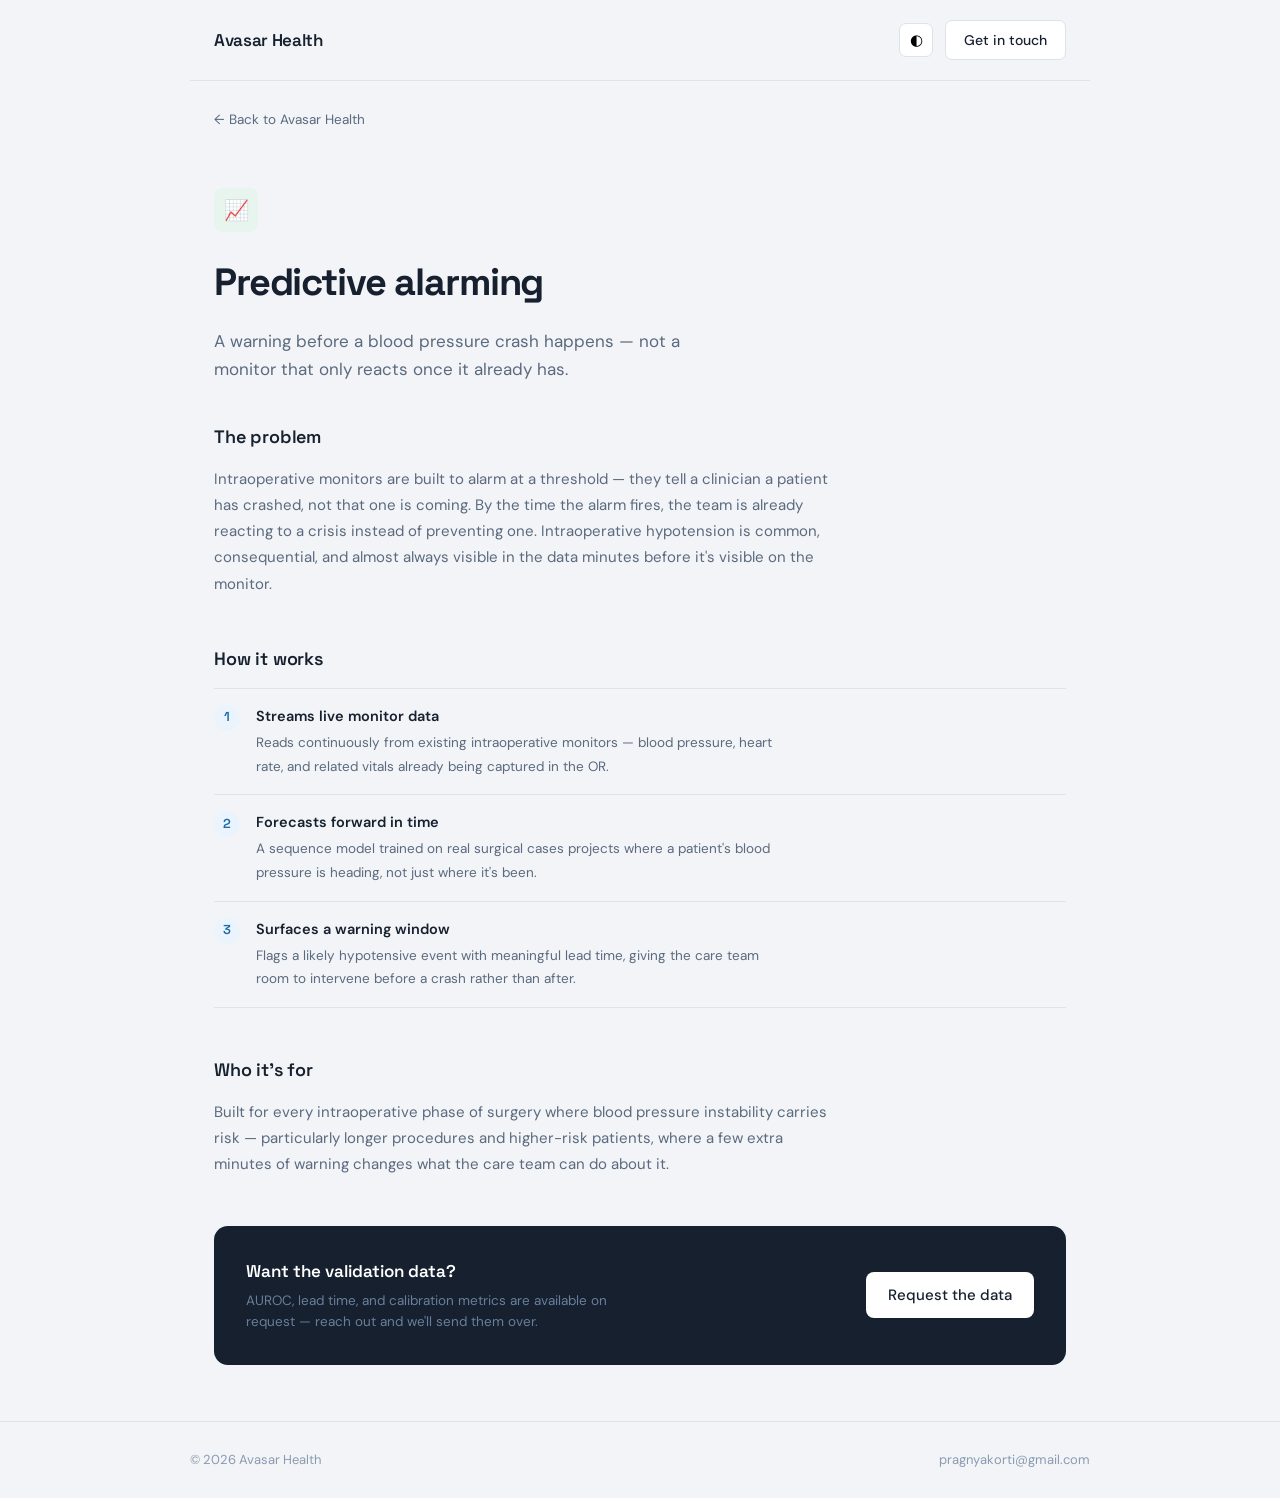
==== module-alarming.html @ 40361461 "Add files via upload" ====
<!DOCTYPE html>
<html lang="en">
<head>
<meta charset="UTF-8">
<meta name="viewport" content="width=device-width, initial-scale=1.0">
<title>Predictive Alarming — Avasar Health</title>
<link rel="preconnect" href="https://fonts.googleapis.com">
<link rel="stylesheet" href="https://fonts.googleapis.com/css2?family=Space+Grotesk:wght@400;500;600;700&family=DM+Sans:ital,opsz,wght@0,9..40,400;0,9..40,500;1,9..40,400&display=swap">
<link rel="stylesheet" href="style.css">
</head>
<body>

<nav>
  <a href="index.html" class="logo">Avasar Health</a>
  <div class="nav-right">
    <button class="theme-toggle" id="themeToggle" aria-label="Toggle dark mode">◐</button>
    <a href="mailto:pragnyakorti@gmail.com" class="nav-cta">Get in touch</a>
  </div>
</nav>

<div class="page-wrap">

  <a href="index.html" class="back-link" style="margin-top:28px; display:inline-flex;">← Back to Avasar Health</a>

  <section class="module-hero">
    <div class="module-icon-wrap icon-green">📈</div>
    <h1>Predictive alarming</h1>
    <p class="hero-sub">A warning before a blood pressure crash happens — not a monitor that only reacts once it already has.</p>
  </section>

  <section class="module-body-section">
    <h2>The problem</h2>
    <p>Intraoperative monitors are built to alarm at a threshold — they tell a clinician a patient has crashed, not that one is coming. By the time the alarm fires, the team is already reacting to a crisis instead of preventing one. Intraoperative hypotension is common, consequential, and almost always visible in the data minutes before it's visible on the monitor.</p>
  </section>

  <section class="module-body-section">
    <h2>How it works</h2>
    <div class="how-steps">
      <div class="how-step">
        <div class="how-step-num">1</div>
        <div class="how-step-text"><h4>Streams live monitor data</h4><p>Reads continuously from existing intraoperative monitors — blood pressure, heart rate, and related vitals already being captured in the OR.</p></div>
      </div>
      <div class="how-step">
        <div class="how-step-num">2</div>
        <div class="how-step-text"><h4>Forecasts forward in time</h4><p>A sequence model trained on real surgical cases projects where a patient's blood pressure is heading, not just where it's been.</p></div>
      </div>
      <div class="how-step">
        <div class="how-step-num">3</div>
        <div class="how-step-text"><h4>Surfaces a warning window</h4><p>Flags a likely hypotensive event with meaningful lead time, giving the care team room to intervene before a crash rather than after.</p></div>
      </div>
    </div>
  </section>

  <section class="module-body-section">
    <h2>Who it's for</h2>
    <p>Built for every intraoperative phase of surgery where blood pressure instability carries risk — particularly longer procedures and higher-risk patients, where a few extra minutes of warning changes what the care team can do about it.</p>
  </section>

  <div class="metrics-gate">
    <div class="metrics-gate-text">
      <h3>Want the validation data?</h3>
      <p>AUROC, lead time, and calibration metrics are available on request — reach out and we'll send them over.</p>
    </div>
    <a href="mailto:pragnyakorti@gmail.com?subject=Requesting validation data — Predictive Alarming" class="btn-primary">Request the data</a>
  </div>

</div>

<footer>
  <div class="footer-inner">
    <span class="footer-copy">© 2026 Avasar Health</span>
    <a href="mailto:pragnyakorti@gmail.com" class="footer-email">pragnyakorti@gmail.com</a>
  </div>
</footer>

<script>
const toggle = document.getElementById('themeToggle');
const root = document.documentElement;
toggle.addEventListener('click', () => {
  const current = root.getAttribute('data-theme');
  if (current === 'dark') { root.setAttribute('data-theme', 'light'); toggle.textContent = '◐'; }
  else { root.setAttribute('data-theme', 'dark'); toggle.textContent = '◑'; }
});
</script>
</body>
</html>
---- style.css ----
*, *::before, *::after { box-sizing: border-box; margin: 0; padding: 0; }
:root {
  --bg:#F2F4F7; --surface:#FFFFFF; --surface-dark:#16202E; --border:#DDE2EB;
  --fg:#16202E; --fg-muted:#5B6A7E; --fg-faint:#8A9BB0;
  --accent:#1B6CA8; --accent-light:#EBF4FD; --green:#1A7A52; --green-light:#E8F5EE;
  color-scheme: light;
}
@media (prefers-color-scheme: dark) {
  :root:not([data-theme="light"]) {
    --bg:#0F161F; --surface:#18243A; --surface-dark:#0A1018; --border:#273344;
    --fg:#E4EBF5; --fg-muted:#8A9DB8; --fg-faint:#5A6E88;
    --accent:#4BA3D8; --accent-light:#152030; --green:#2EAA78; --green-light:#0F2820;
    color-scheme: dark;
  }
}
:root[data-theme="dark"] {
  --bg:#0F161F; --surface:#18243A; --surface-dark:#0A1018; --border:#273344;
  --fg:#E4EBF5; --fg-muted:#8A9DB8; --fg-faint:#5A6E88;
  --accent:#4BA3D8; --accent-light:#152030; --green:#2EAA78; --green-light:#0F2820;
  color-scheme: dark;
}
body {
  font-family: 'DM Sans', system-ui, sans-serif;
  background: var(--bg); color: var(--fg); line-height: 1.6; -webkit-font-smoothing: antialiased;
}
.page-wrap { max-width: 900px; margin: 0 auto; padding-left: max(24px, env(safe-area-inset-left, 0px)); padding-right: max(24px, env(safe-area-inset-right, 0px)); }
nav {
  display: flex; justify-content: space-between; align-items: center; padding-block: 20px;
  border-bottom: 1px solid var(--border);
  padding-left: max(24px, env(safe-area-inset-left, 0px)); padding-right: max(24px, env(safe-area-inset-right, 0px));
  max-width: 900px; margin: 0 auto;
}
.logo { font-family: 'Space Grotesk', sans-serif; font-weight: 600; font-size: 17px; color: var(--fg); letter-spacing: -0.02em; text-decoration: none; }
.nav-right { display: flex; align-items: center; gap: 12px; }
.theme-toggle {
  width: 34px; height: 34px; border-radius: 7px; border: 1px solid var(--border); background: var(--surface);
  display: flex; align-items: center; justify-content: center; cursor: pointer; font-size: 15px;
  transition: border-color 0.15s, transform 0.15s;
}
.theme-toggle:hover { border-color: var(--fg-muted); transform: translateY(-1px); }
.nav-cta {
  font-size: 14px; font-weight: 500; color: var(--fg); text-decoration: none;
  border: 1px solid var(--border); padding: 8px 18px; border-radius: 7px; background: var(--surface);
  transition: border-color 0.15s, transform 0.15s;
}
.nav-cta:hover { border-color: var(--fg-muted); transform: translateY(-1px); }
.back-link { font-size: 13.5px; color: var(--fg-muted); text-decoration: none; display: inline-flex; align-items: center; gap: 6px; }
.back-link:hover { color: var(--fg); }
.hero { padding-block: 72px 56px; }
.collab-note { display: inline-flex; align-items: center; gap: 7px; font-size: 13px; color: var(--accent); margin-bottom: 24px; font-weight: 500; }
.collab-dot { width: 6px; height: 6px; border-radius: 50%; background: var(--accent); flex-shrink: 0; animation: pulse-dot 2s ease-in-out infinite; }
@keyframes pulse-dot { 0%, 100% { opacity: 1; transform: scale(1); } 50% { opacity: 0.5; transform: scale(0.8); } }
.hero h1 {
  font-family: 'Space Grotesk', sans-serif; font-size: clamp(30px, 5vw, 48px); font-weight: 700;
  line-height: 1.12; letter-spacing: -0.03em; max-width: 620px; margin-bottom: 20px; text-wrap: balance;
}
.hero-sub { font-size: 17px; color: var(--fg-muted); max-width: 520px; line-height: 1.65; margin-bottom: 32px; }
.cta-row { display: flex; gap: 10px; flex-wrap: wrap; }
.btn-primary {
  font-family: 'DM Sans', sans-serif; font-size: 15px; font-weight: 500; background: var(--fg); color: var(--bg);
  border: none; padding: 11px 22px; border-radius: 8px; text-decoration: none; display: inline-block; cursor: pointer;
  transition: transform 0.15s, box-shadow 0.15s;
}
.btn-primary:hover { transform: translateY(-2px); box-shadow: 0 6px 16px rgba(0,0,0,0.15); }
.btn-ghost {
  font-family: 'DM Sans', sans-serif; font-size: 15px; font-weight: 500; background: transparent; color: var(--fg);
  border: 1px solid var(--border); padding: 11px 22px; border-radius: 8px; text-decoration: none; display: inline-block; cursor: pointer;
  transition: border-color 0.15s, transform 0.15s;
}
.btn-ghost:hover { border-color: var(--fg-muted); transform: translateY(-2px); }
.outcome-section { margin-bottom: 64px; opacity: 0; transform: translateY(16px); transition: opacity 0.6s ease, transform 0.6s ease; }
.outcome-section.visible { opacity: 1; transform: translateY(0); }
.outcome-grid { display: grid; grid-template-columns: 1fr 1fr; gap: 16px; }
@media (max-width: 640px) { .outcome-grid { grid-template-columns: 1fr; } }
.outcome-card { border-radius: 12px; padding: 1.5rem; }
.outcome-before { background: var(--surface); border: 1px solid var(--border); }
.outcome-after { background: var(--surface-dark); color: #E4EBF5; }
.outcome-tag { font-size: 11px; text-transform: uppercase; letter-spacing: 0.06em; font-weight: 500; margin-bottom: 10px; }
.outcome-before .outcome-tag { color: var(--fg-faint); }
.outcome-after .outcome-tag { color: rgba(160,190,230,0.6); }
.outcome-card p { font-size: 14.5px; line-height: 1.65; }
.outcome-before p { color: var(--fg-muted); }
.outcome-after p { color: rgba(228,235,245,0.85); }
.section-heading { font-family: 'Space Grotesk', sans-serif; font-size: 13px; font-weight: 500; color: var(--fg-faint); letter-spacing: 0.04em; margin-bottom: 28px; }
.modules-section { margin-bottom: 64px; opacity: 0; transform: translateY(16px); transition: opacity 0.6s ease, transform 0.6s ease; }
.modules-section.visible { opacity: 1; transform: translateY(0); }
.module-link-grid { display: grid; grid-template-columns: repeat(3, 1fr); gap: 16px; }
@media (max-width: 680px) { .module-link-grid { grid-template-columns: 1fr; } }
.module-link-card {
  background: var(--surface); border: 1px solid var(--border); border-radius: 12px; padding: 1.5rem;
  text-decoration: none; color: var(--fg); display: block; transition: transform 0.2s ease, border-color 0.2s ease;
}
.module-link-card:hover { transform: translateY(-3px); border-color: var(--fg-muted); }
.module-icon-wrap { width: 36px; height: 36px; border-radius: 8px; display: flex; align-items: center; justify-content: center; font-size: 17px; margin-bottom: 14px; }
.icon-blue { background: var(--accent-light); }
.icon-green { background: var(--green-light); }
.module-link-card h3 { font-family: 'Space Grotesk', sans-serif; font-size: 16px; font-weight: 600; letter-spacing: -0.01em; margin-bottom: 8px; }
.module-link-card p { font-size: 13.5px; color: var(--fg-muted); line-height: 1.6; margin-bottom: 14px; }
.module-link-arrow { font-size: 13px; color: var(--accent); font-weight: 500; }
.demo-section { margin-bottom: 64px; opacity: 0; transform: translateY(16px); transition: opacity 0.6s ease, transform 0.6s ease; }
.demo-section.visible { opacity: 1; transform: translateY(0); }
.demo-panel { background: var(--surface-dark); border-radius: 14px; padding: 28px 32px; position: relative; overflow: hidden; }
.demo-disclaimer { font-size: 11.5px; color: rgba(160,190,230,0.5); margin-bottom: 20px; padding: 8px 12px; background: rgba(255,255,255,0.03); border-radius: 6px; border-left: 2px solid rgba(245,201,122,0.5); }
.demo-grid { display: grid; grid-template-columns: 1.6fr 1fr; gap: 24px; }
@media (max-width: 680px) { .demo-grid { grid-template-columns: 1fr; } }
.demo-chart-wrap { position: relative; height: 220px; }
#demoChart { width: 100%; height: 100%; display: block; }
.demo-stats { display: flex; flex-direction: column; gap: 12px; }
.demo-clock { font-family: 'Space Grotesk', sans-serif; font-size: 22px; font-weight: 600; color: #fff; letter-spacing: -0.01em; }
.demo-stat-row { display: flex; justify-content: space-between; align-items: baseline; padding: 8px 0; border-bottom: 1px solid rgba(255,255,255,0.07); font-size: 13px; }
.demo-stat-row span:first-child { color: rgba(160,190,230,0.5); }
.demo-stat-row b { font-family: 'Space Grotesk', sans-serif; font-weight: 600; font-size: 14px; }
.demo-stat-row b.pred { color: #5AB4F0; }
.demo-stat-row b.act { color: #3DC98A; }
.alarm-label { font-size: 11px; color: rgba(160,190,230,0.5); text-transform: uppercase; letter-spacing: 0.04em; margin-top: 6px; margin-bottom: 8px; }
.alarm-row { display: flex; align-items: center; gap: 8px; font-size: 12px; padding: 4px 0; }
.alarm-name { width: 130px; color: rgba(200,215,235,0.7); flex-shrink: 0; }
.alarm-bar-bg { flex: 1; background: rgba(255,255,255,0.07); border-radius: 4px; height: 7px; overflow: hidden; }
.alarm-bar-fg { height: 100%; border-radius: 4px; transition: width 0.3s ease; background: linear-gradient(90deg,#5AB4F0,#F5C97A); }
.alarm-pct { width: 36px; text-align: right; color: rgba(200,215,235,0.7); font-size: 11.5px; }
.demo-controls { display: flex; gap: 8px; margin-top: 16px; }
.demo-btn {
  font-family: 'DM Sans', sans-serif; font-size: 12.5px; font-weight: 500; background: rgba(255,255,255,0.06); color: #e4ebf5;
  border: 1px solid rgba(255,255,255,0.1); padding: 7px 14px; border-radius: 7px; cursor: pointer; transition: background 0.15s ease;
}
.demo-btn:hover { background: rgba(255,255,255,0.1); }
.founder-section { margin-bottom: 64px; opacity: 0; transform: translateY(16px); transition: opacity 0.6s ease, transform 0.6s ease; }
.founder-section.visible { opacity: 1; transform: translateY(0); }
.founder-card { background: var(--surface); border: 1px solid var(--border); border-radius: 14px; padding: 32px; display: grid; grid-template-columns: 120px 1fr; gap: 28px; align-items: start; }
@media (max-width: 560px) { .founder-card { grid-template-columns: 1fr; text-align: center; } .founder-photo { margin: 0 auto; } }
.founder-photo { width: 120px; height: 120px; border-radius: 50%; object-fit: cover; background: var(--border); flex-shrink: 0; }
.founder-name { font-family: 'Space Grotesk', sans-serif; font-size: 19px; font-weight: 600; letter-spacing: -0.01em; margin-bottom: 2px; }
.founder-title { font-size: 13.5px; color: var(--fg-muted); margin-bottom: 14px; }
.founder-bio { font-size: 14.5px; color: var(--fg-muted); line-height: 1.7; margin-bottom: 14px; }
.founder-tags { display: flex; gap: 8px; flex-wrap: wrap; margin-bottom: 14px; }
@media (max-width: 560px) { .founder-tags { justify-content: center; } }
.founder-tag { font-size: 12px; color: var(--accent); background: var(--accent-light); padding: 5px 11px; border-radius: 20px; font-weight: 500; }
.founder-link { font-size: 13.5px; color: var(--fg); text-decoration: none; border: 1px solid var(--border); padding: 7px 16px; border-radius: 7px; display: inline-block; transition: border-color 0.15s, transform 0.15s; }
.founder-link:hover { border-color: var(--fg-muted); transform: translateY(-1px); }
.cta-block {
  border: 1px solid var(--border); border-radius: 12px; padding: 36px 32px; background: var(--surface);
  display: flex; justify-content: space-between; align-items: center; gap: 24px; flex-wrap: wrap; margin-bottom: 64px;
  opacity: 0; transform: translateY(16px); transition: opacity 0.6s ease, transform 0.6s ease, box-shadow 0.2s ease, border-color 0.2s ease;
}
.cta-block.visible { opacity: 1; transform: translateY(0); }
.cta-block:hover { border-color: var(--fg-muted); box-shadow: 0 10px 28px rgba(0,0,0,0.06); }
.cta-block-text h3 { font-family: 'Space Grotesk', sans-serif; font-size: 20px; font-weight: 600; letter-spacing: -0.02em; margin-bottom: 6px; }
.cta-block-text p { font-size: 14px; color: var(--fg-muted); max-width: 400px; line-height: 1.55; }
footer { border-top: 1px solid var(--border); padding-block: 28px; padding-left: max(24px, env(safe-area-inset-left, 0px)); padding-right: max(24px, env(safe-area-inset-right, 0px)); }
.footer-inner { max-width: 900px; margin: 0 auto; display: flex; justify-content: space-between; align-items: center; gap: 16px; flex-wrap: wrap; }
.footer-copy { font-size: 13px; color: var(--fg-faint); }
.footer-email { font-size: 13px; color: var(--fg-faint); text-decoration: none; }
.footer-email:hover { color: var(--fg-muted); }

/* ── Module detail pages ── */
.module-hero { padding-block: 56px 40px; }
.module-hero .module-icon-wrap { width: 44px; height: 44px; font-size: 20px; margin-bottom: 20px; }
.module-hero h1 { font-family: 'Space Grotesk', sans-serif; font-size: clamp(26px, 4.5vw, 38px); font-weight: 700; letter-spacing: -0.03em; margin-bottom: 14px; max-width: 600px; }
.module-hero .hero-sub { margin-bottom: 0; }
.module-body-section { margin-bottom: 48px; }
.module-body-section h2 { font-family: 'Space Grotesk', sans-serif; font-size: 18px; font-weight: 600; margin-bottom: 14px; letter-spacing: -0.01em; }
.module-body-section p { font-size: 15px; color: var(--fg-muted); line-height: 1.75; max-width: 620px; margin-bottom: 14px; }
.how-steps { display: flex; flex-direction: column; gap: 0; margin-top: 8px; }
.how-step { display: grid; grid-template-columns: 28px 1fr; gap: 14px; padding: 16px 0; border-bottom: 1px solid var(--border); }
.how-step:first-child { border-top: 1px solid var(--border); }
.how-step-num { font-family: 'Space Grotesk', sans-serif; font-weight: 600; font-size: 13px; color: var(--accent); background: var(--accent-light); width: 26px; height: 26px; border-radius: 50%; display: flex; align-items: center; justify-content: center; }
.how-step-text h4 { font-size: 14.5px; font-weight: 600; margin-bottom: 3px; }
.how-step-text p { font-size: 13.5px; color: var(--fg-muted); margin-bottom: 0; max-width: 520px; }
.metrics-gate {
  background: var(--surface-dark); border-radius: 14px; padding: 32px; margin-bottom: 56px;
  display: flex; justify-content: space-between; align-items: center; gap: 24px; flex-wrap: wrap;
}
.metrics-gate-text h3 { font-family: 'Space Grotesk', sans-serif; color: #fff; font-size: 17px; font-weight: 600; margin-bottom: 6px; }
.metrics-gate-text p { font-size: 13.5px; color: rgba(160,190,230,0.6); max-width: 380px; line-height: 1.55; }
.metrics-gate .btn-primary { background: #fff; color: var(--surface-dark); }

@media (prefers-reduced-motion: reduce) { * { transition: none !important; animation: none !important; } }
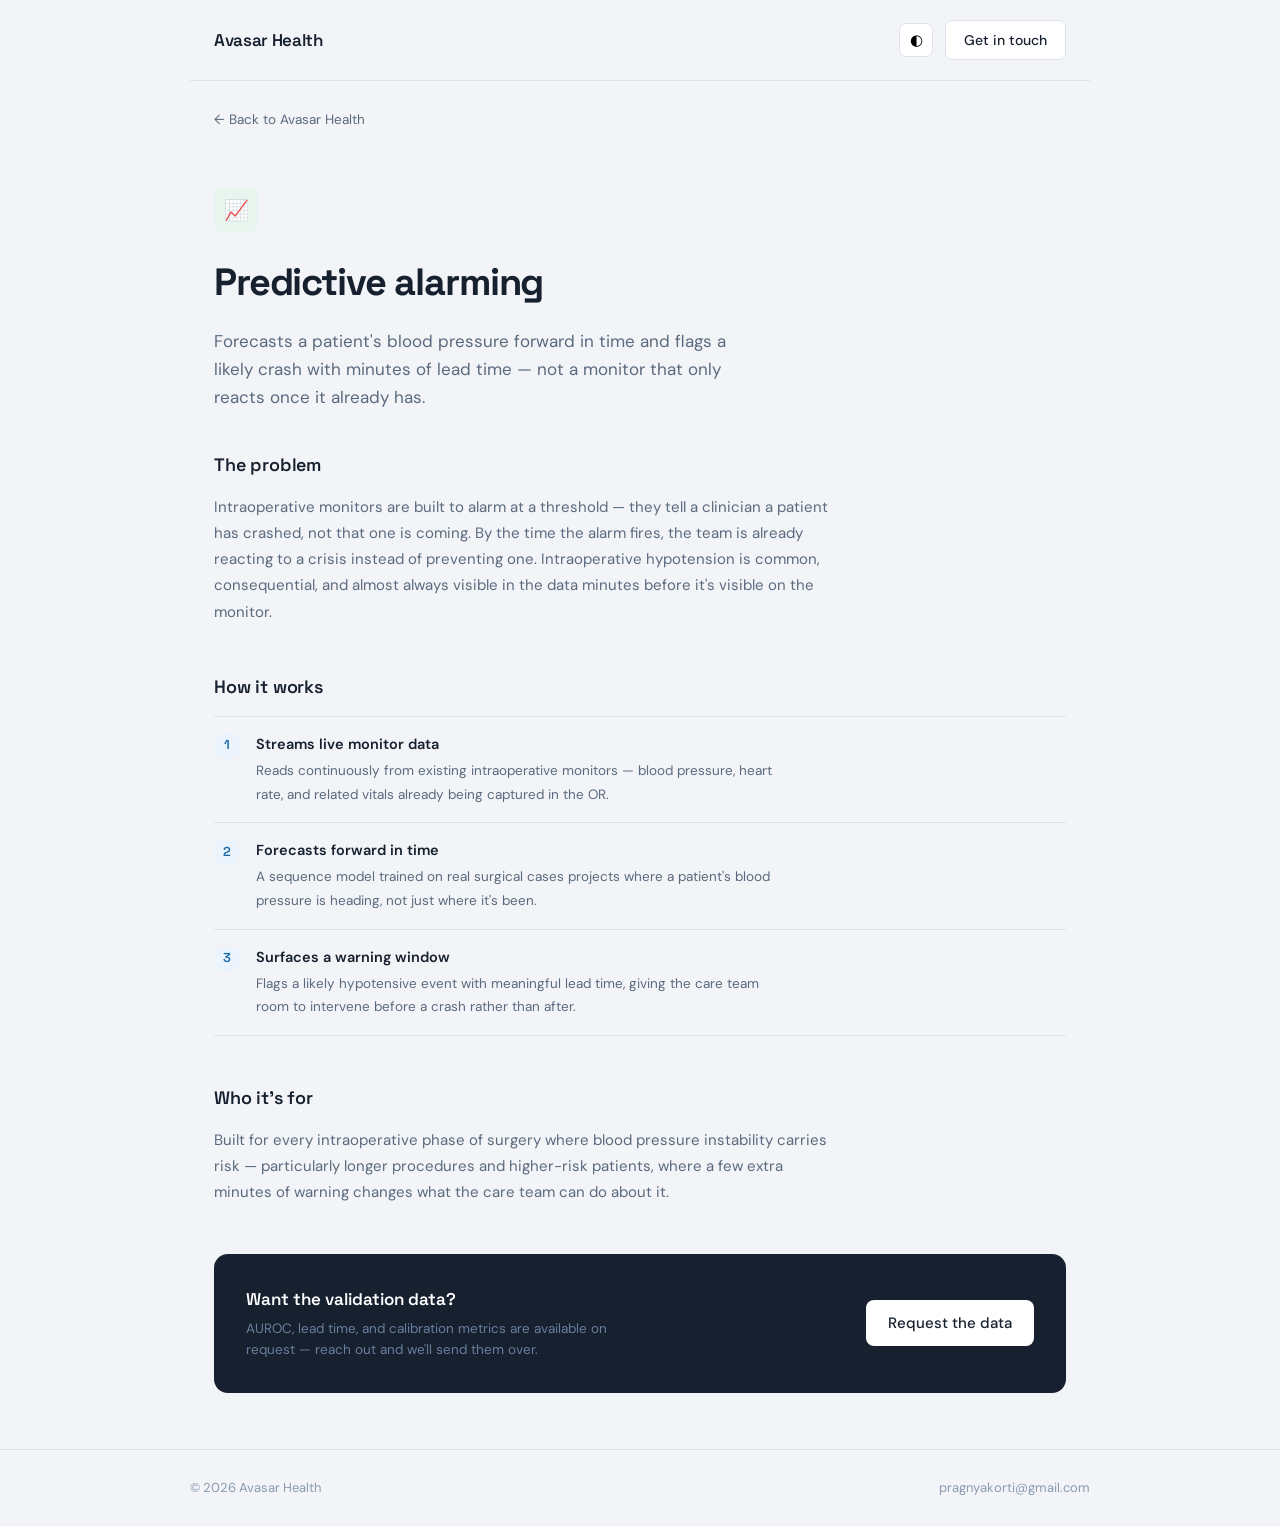
==== commit 47a8f8cc: "Update module-alarming.html" ====
--- a/module-alarming.html
+++ b/module-alarming.html
@@ -25,7 +25,7 @@
   <section class="module-hero">
     <div class="module-icon-wrap icon-green">📈</div>
     <h1>Predictive alarming</h1>
-    <p class="hero-sub">A warning before a blood pressure crash happens — not a monitor that only reacts once it already has.</p>
+    <p class="hero-sub">Forecasts a patient's blood pressure forward in time and flags a likely crash with minutes of lead time — not a monitor that only reacts once it already has.</p>
   </section>
 
   <section class="module-body-section">
@@ -83,4 +83,4 @@
 });
 </script>
 </body>
-</html>+</html>
